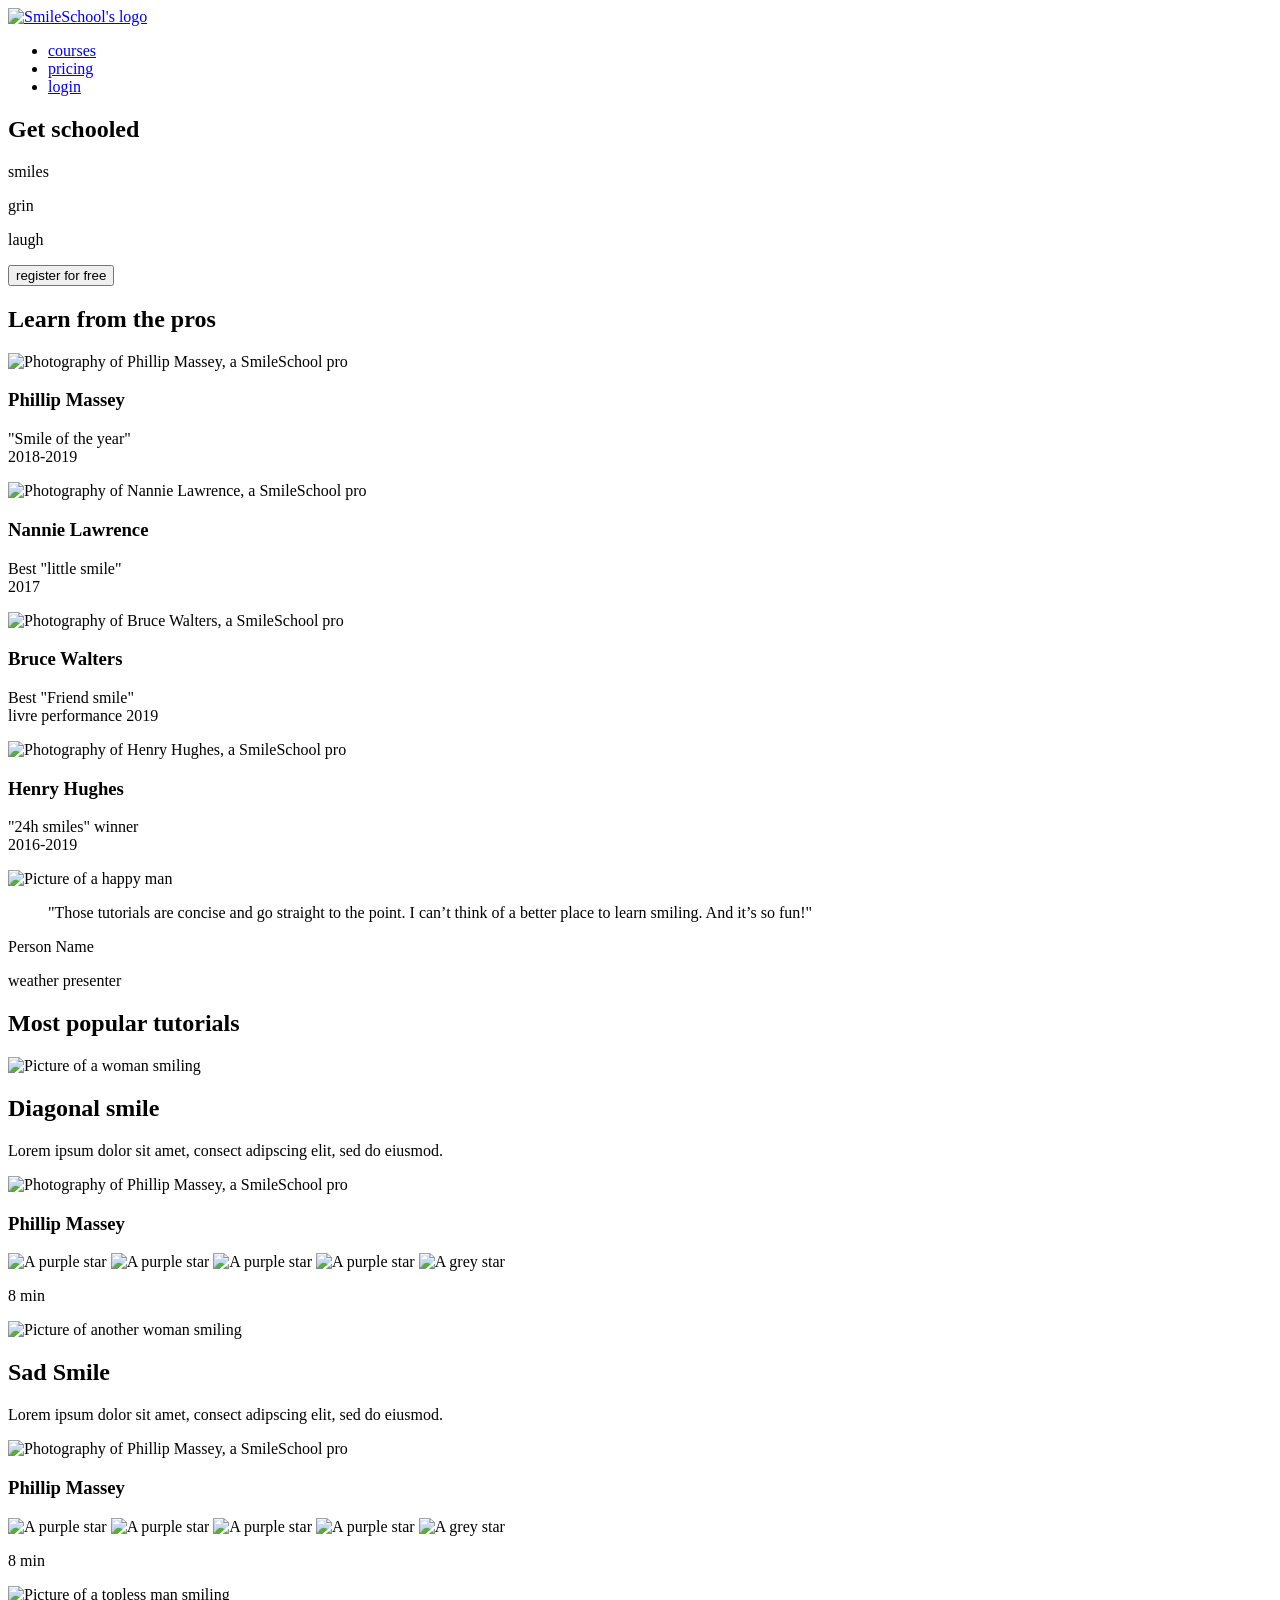
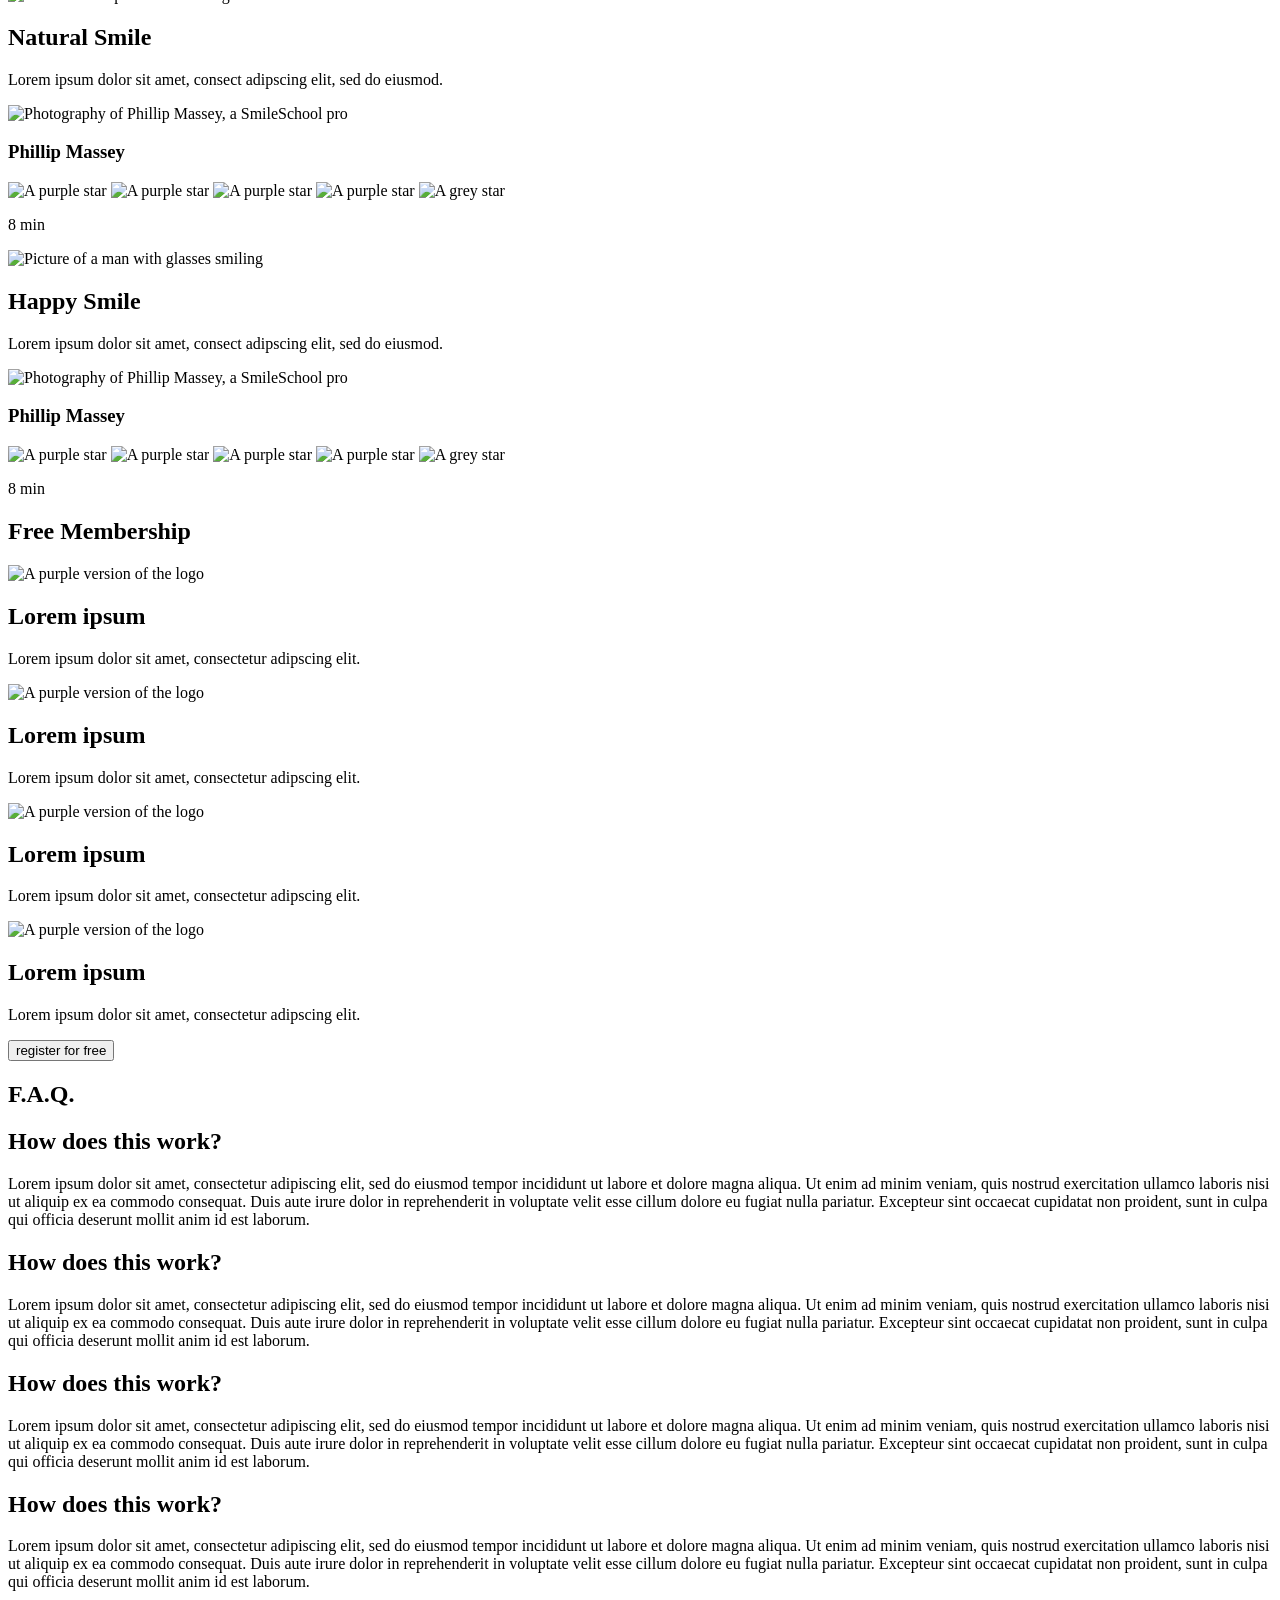
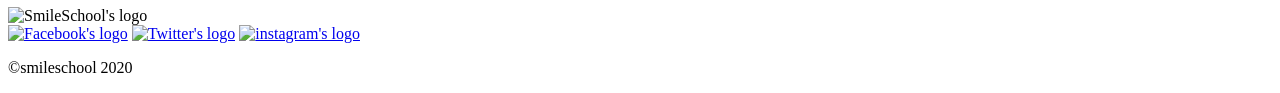
==== css_advanced/index.html @ 2dddda2e "Adding README.md and index.html" ====
<!DOCTYPE html>
<html>
<head>
    <meta charset="UTF-8" />
    <title>title</title>
</head>
<body>
    <header>
        <div>
            <a href="#">
                <img src="resources/logo.png" alt="SmileSchool's logo">
            </a>
        </div>
        <nav>
            <ul>        
                <li><a href="#">courses</a></li>
                <li><a href="#">pricing</a></li>
                <li><a href="#">login</a></li>
            </ul>
        </nav>
    </header>
    <main>
        <section>
            <div>
                <h1>Get schooled</h1>
                <p>smiles</p>
                <p>grin</p>
                <p>laugh</p>
                <button>register for free</button>
            </div>
            <div>
                <h2>Learn from the pros</h2>
                <div>
                    <img src="resources/pro1.png" alt="Photography of Phillip Massey, a SmileSchool pro">
                    <h3>Phillip Massey</h3>
                    <p>"Smile of the year" <br>
                    2018-2019</p>
                </div>
                <div>
                    <img src="resources/pro2.png" alt="Photography of Nannie Lawrence, a SmileSchool pro">
                    <h3>Nannie Lawrence</h3>
                    <p>Best "little smile" <br>
                    2017</p>
                </div>
                <div>
                    <img src="resources/pro3.png" alt="Photography of Bruce Walters, a SmileSchool pro">
                    <h3>Bruce Walters</h3>
                    <p>Best "Friend smile" <br>
                    livre performance 2019</p>
                </div>
                <div>
                    <img src="resources/pro4.png" alt="Photography of Henry Hughes, a SmileSchool pro">
                    <h3>Henry Hughes</h3>
                    <p>"24h smiles" winner <br>
                    2016-2019</p>
                </div>
            </div>
        </section>
        <section>
            <div>
                <img src="resources/testimonial.png" alt="Picture of a happy man">
            </div>
            <div>
                <blockquote>"Those tutorials are concise and go straight to the point. I can’t think of a better place to learn smiling. And it’s so fun!"</blockquote>
                <p>Person Name</p>
                <p>weather presenter</p>
            </div>
        </section>
        <section>
            <h1>Most popular tutorials</h1>
            <div>
                <div>
                    <img src="resources/player1.png" alt="Picture of a woman smiling">
                    <h2>Diagonal smile</h2>
                    <p>Lorem ipsum dolor sit amet, consect adipscing elit, sed do eiusmod.</p>
                    <div>
                        <img src="resources/pro1.png" alt="Photography of Phillip Massey, a SmileSchool pro">
                        <h3>Phillip Massey</h3>
                    </div>
                    <div>
                        <div>
                            <img src="resources/purple_star.png" alt="A purple star">
                            <img src="resources/purple_star.png" alt="A purple star">
                            <img src="resources/purple_star.png" alt="A purple star">
                            <img src="resources/purple_star.png" alt="A purple star">
                            <img src="resources/grey_star.png" alt="A grey star">
                        </div>
                        <p>8 min</p>
                    </div>
                </div>
                <div>
                    <img src="resources/player2.png" alt="Picture of another woman smiling">
                    <h2>Sad Smile</h2>
                    <p>Lorem ipsum dolor sit amet, consect adipscing elit, sed do eiusmod.</p>
                    <div>
                        <img src="resources/pro1.png" alt="Photography of Phillip Massey, a SmileSchool pro">
                        <h3>Phillip Massey</h3>
                    </div>
                    <div>
                        <div>
                            <img src="resources/purple_star.png" alt="A purple star">
                            <img src="resources/purple_star.png" alt="A purple star">
                            <img src="resources/purple_star.png" alt="A purple star">
                            <img src="resources/purple_star.png" alt="A purple star">
                            <img src="resources/grey_star.png" alt="A grey star">
                        </div>
                        <p>8 min</p>
                    </div>
                </div>
                <div>
                    <img src="resources/player3.png" alt="Picture of a topless man smiling">
                    <h2>Natural Smile</h2>
                    <p>Lorem ipsum dolor sit amet, consect adipscing elit, sed do eiusmod.</p>
                    <div>
                        <img src="resources/pro1.png" alt="Photography of Phillip Massey, a SmileSchool pro">
                        <h3>Phillip Massey</h3>
                    </div>
                    <div>
                        <div>
                            <img src="resources/purple_star.png" alt="A purple star">
                            <img src="resources/purple_star.png" alt="A purple star">
                            <img src="resources/purple_star.png" alt="A purple star">
                            <img src="resources/purple_star.png" alt="A purple star">
                            <img src="resources/grey_star.png" alt="A grey star">
                        </div>
                        <p>8 min</p>
                    </div>
                </div>
                <div>
                    <img src="resources/player4.png" alt="Picture of a man with glasses smiling">
                    <h2>Happy Smile</h2>
                    <p>Lorem ipsum dolor sit amet, consect adipscing elit, sed do eiusmod.</p>
                    <div>
                        <img src="resources/pro1.png" alt="Photography of Phillip Massey, a SmileSchool pro">
                        <h3>Phillip Massey</h3>
                    </div>
                    <div>
                        <div>
                            <img src="resources/purple_star.png" alt="A purple star">
                            <img src="resources/purple_star.png" alt="A purple star">
                            <img src="resources/purple_star.png" alt="A purple star">
                            <img src="resources/purple_star.png" alt="A purple star">
                            <img src="resources/grey_star.png" alt="A grey star">
                        </div>
                        <p>8 min</p>
                    </div>
                </div>
            </div>
        </section>
        <section>
            <h1>Free Membership</h1>
            <div>
                <div>
                    <img src="resources/smile_purple.png" alt="A purple version of the logo">
                    <h2>Lorem ipsum</h2>
                    <p>Lorem ipsum dolor sit amet, consectetur adipscing elit.</p>
                </div>
                <div>
                    <img src="resources/smile_purple.png" alt="A purple version of the logo">
                    <h2>Lorem ipsum</h2>
                    <p>Lorem ipsum dolor sit amet, consectetur adipscing elit.</p>
                </div>
                <div>
                    <img src="resources/smile_purple.png" alt="A purple version of the logo">
                    <h2>Lorem ipsum</h2>
                    <p>Lorem ipsum dolor sit amet, consectetur adipscing elit.</p>
                </div>
                <div>
                    <img src="resources/smile_purple.png" alt="A purple version of the logo">
                    <h2>Lorem ipsum</h2>
                    <p>Lorem ipsum dolor sit amet, consectetur adipscing elit.</p>
                </div>
            </div>
            <button>register for free</button>
        </section>
        <section>
            <h1>F.A.Q.</h1>
            <div>
                <div>
                    <div>
                        <h1>
                            <h2>How does this work?</h2>
                            <p>Lorem ipsum dolor sit amet, consectetur adipiscing elit, sed do eiusmod tempor incididunt ut labore et dolore magna aliqua. Ut enim ad minim veniam, quis nostrud exercitation ullamco laboris nisi ut aliquip ex ea commodo consequat. Duis aute irure dolor in reprehenderit in voluptate velit esse cillum dolore eu fugiat nulla pariatur. Excepteur sint occaecat cupidatat non proident, sunt in culpa qui officia deserunt mollit anim id est laborum.</p>
                        </h1>
                    </div>
                    <div>
                        <h1>
                            <h2>How does this work?</h2>
                            <p>Lorem ipsum dolor sit amet, consectetur adipiscing elit, sed do eiusmod tempor incididunt ut labore et dolore magna aliqua. Ut enim ad minim veniam, quis nostrud exercitation ullamco laboris nisi ut aliquip ex ea commodo consequat. Duis aute irure dolor in reprehenderit in voluptate velit esse cillum dolore eu fugiat nulla pariatur. Excepteur sint occaecat cupidatat non proident, sunt in culpa qui officia deserunt mollit anim id est laborum.</p>
                        </h1>
                    </div>
                </div>
                <div>
                    <div>
                        <h1>
                            <h2>How does this work?</h2>
                            <p>Lorem ipsum dolor sit amet, consectetur adipiscing elit, sed do eiusmod tempor incididunt ut labore et dolore magna aliqua. Ut enim ad minim veniam, quis nostrud exercitation ullamco laboris nisi ut aliquip ex ea commodo consequat. Duis aute irure dolor in reprehenderit in voluptate velit esse cillum dolore eu fugiat nulla pariatur. Excepteur sint occaecat cupidatat non proident, sunt in culpa qui officia deserunt mollit anim id est laborum.</p>
                        </h1>
                    </div>
                    <div>
                        <h1>
                            <h2>How does this work?</h2>
                            <p>Lorem ipsum dolor sit amet, consectetur adipiscing elit, sed do eiusmod tempor incididunt ut labore et dolore magna aliqua. Ut enim ad minim veniam, quis nostrud exercitation ullamco laboris nisi ut aliquip ex ea commodo consequat. Duis aute irure dolor in reprehenderit in voluptate velit esse cillum dolore eu fugiat nulla pariatur. Excepteur sint occaecat cupidatat non proident, sunt in culpa qui officia deserunt mollit anim id est laborum.</p>
                        </h1>
                    </div>
                </div>
            </div>
        </section>
    </main>
    <footer>
        <div>
            <div>
                <div>
                    <img src="resources/logo.png" alt="SmileSchool's logo">
                </div>
                <div>
                    <a href="#"><img src="resources/facebook.png" alt="Facebook's logo"></a>
                    <a href="#"><img src="resources/twitter.png" alt="Twitter's logo"></a>
                    <a href="#"><img src="resources/instagram.png" alt="instagram's logo"></a>
                </div>
            </div>
            <p>©smileschool 2020</p>
        </div>
    </footer>
</body>
</html>
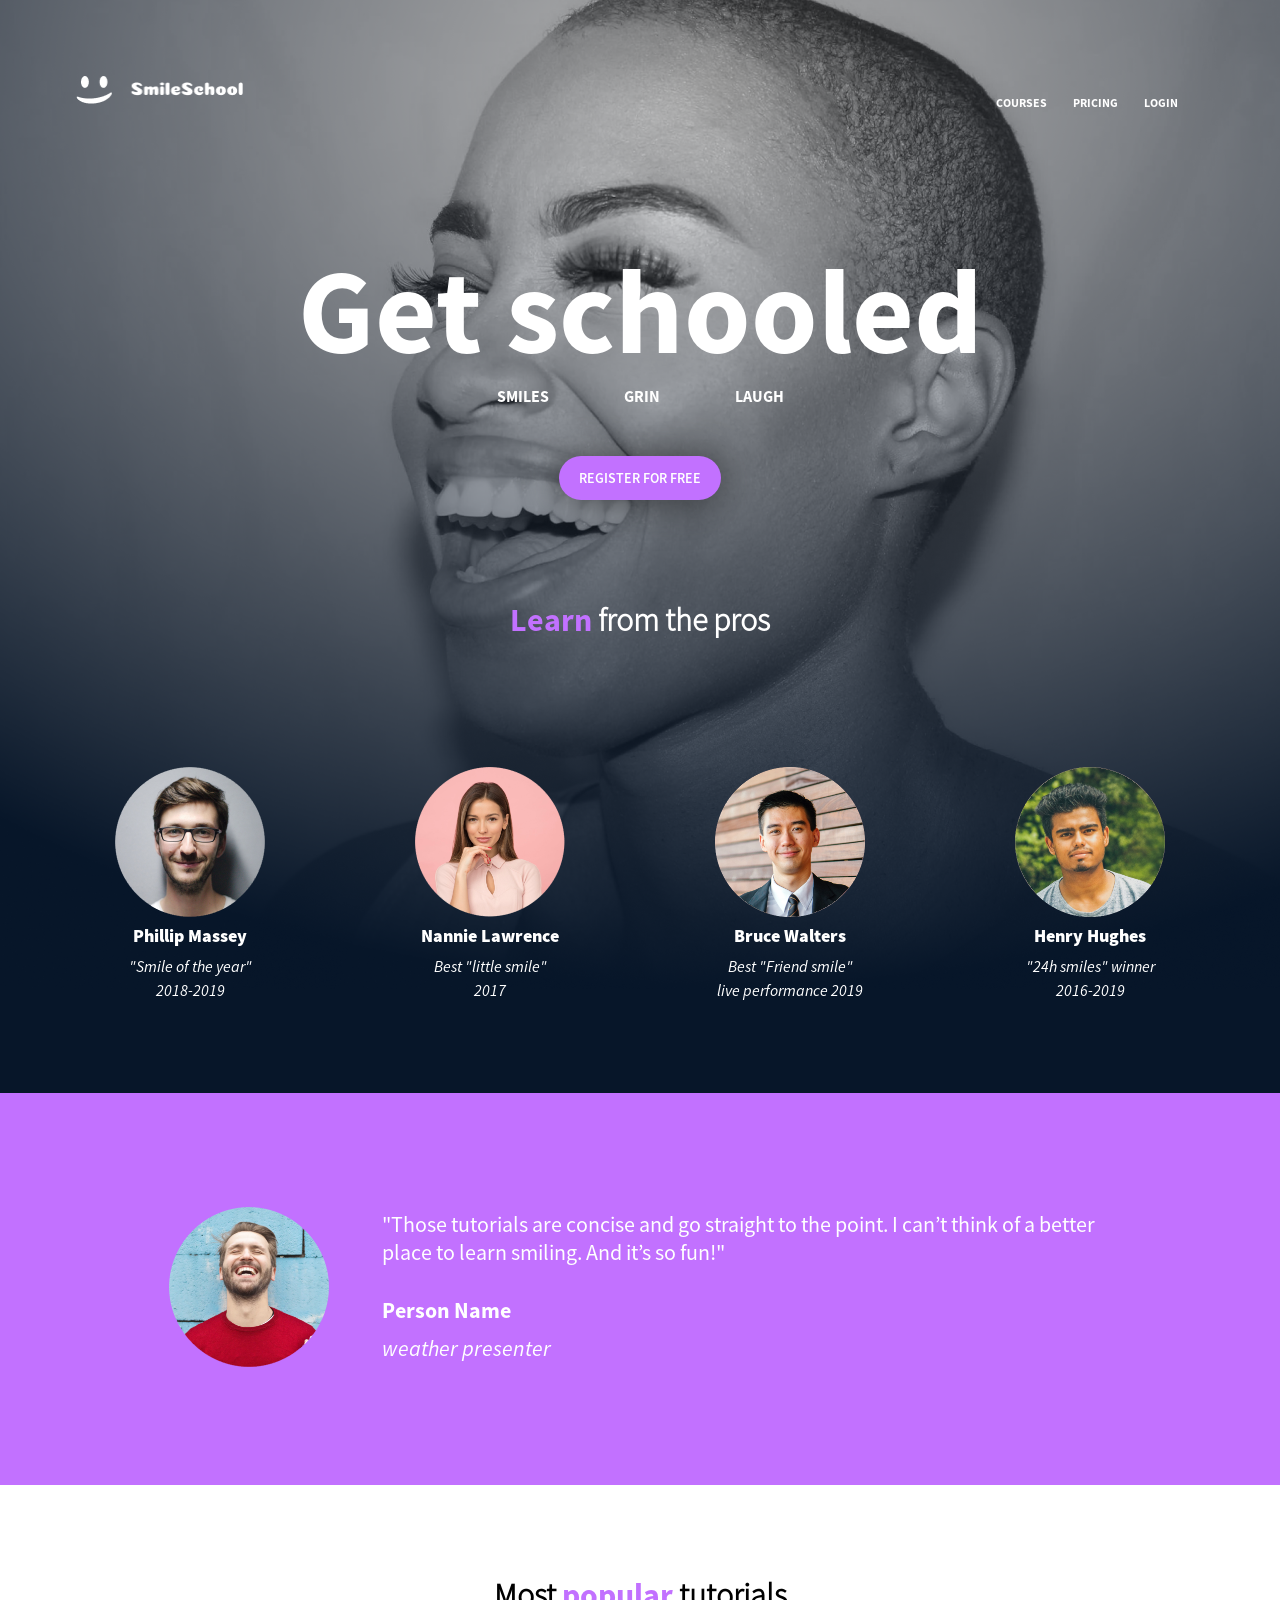
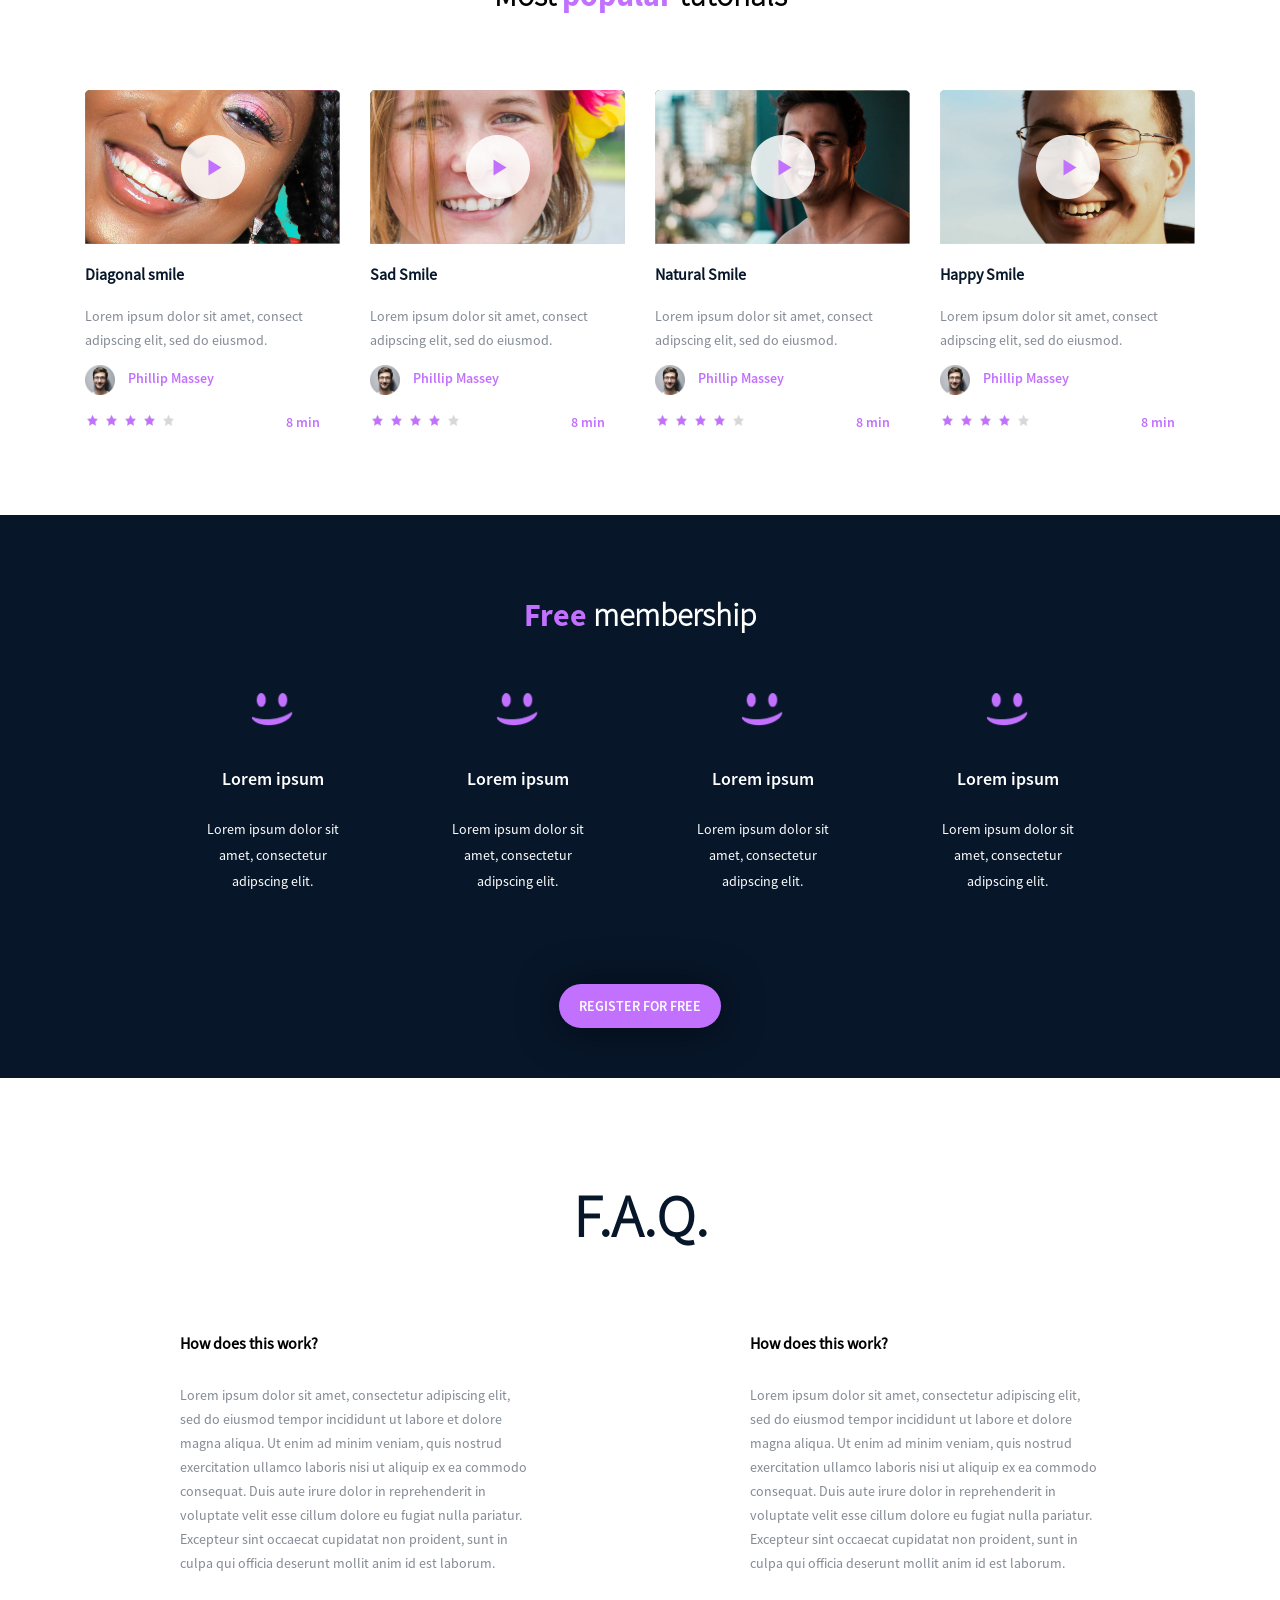
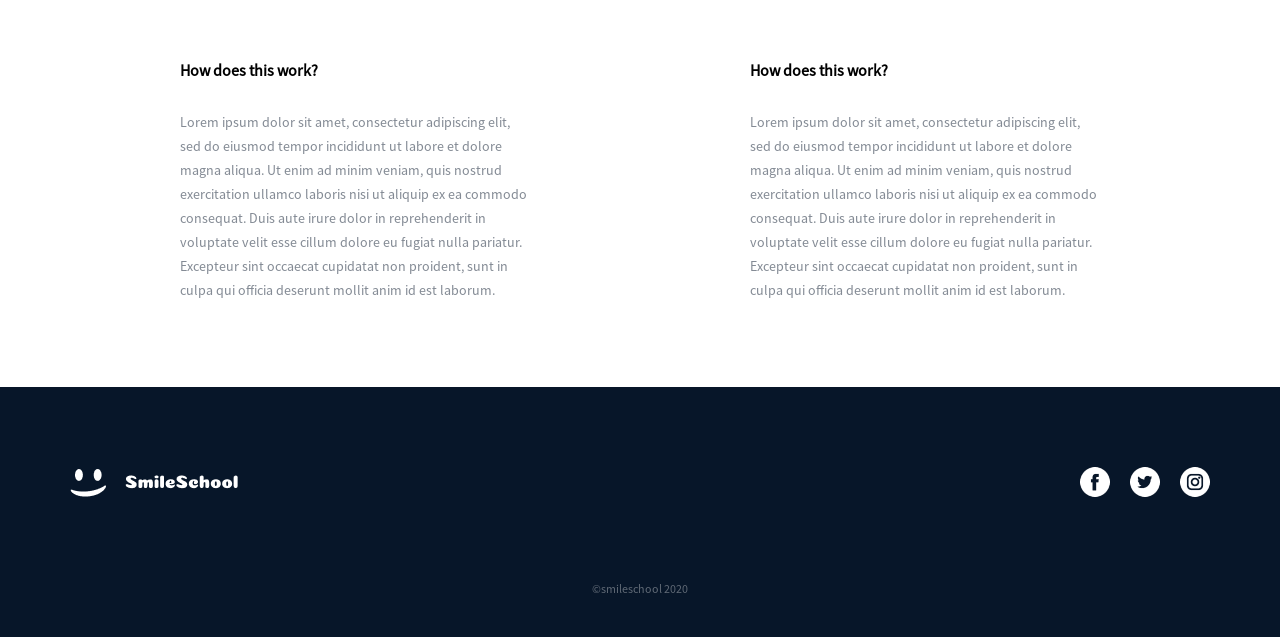
==== commit 3d64a952: "Added styles.css, self-review needed" ====
--- a/css_advanced/index.html
+++ b/css_advanced/index.html
@@ -3,217 +3,221 @@
 <head>
     <meta charset="UTF-8" />
     <title>title</title>
+    <link rel="stylesheet" href="styles.css">
 </head>
 <body>
-    <header>
-        <div>
-            <a href="#">
-                <img src="resources/logo.png" alt="SmileSchool's logo">
-            </a>
-        </div>
-        <nav>
-            <ul>        
-                <li><a href="#">courses</a></li>
-                <li><a href="#">pricing</a></li>
-                <li><a href="#">login</a></li>
-            </ul>
-        </nav>
-    </header>
-    <main>
-        <section>
-            <div>
-                <h1>Get schooled</h1>
-                <p>smiles</p>
-                <p>grin</p>
-                <p>laugh</p>
-                <button>register for free</button>
-            </div>
-            <div>
-                <h2>Learn from the pros</h2>
-                <div>
-                    <img src="resources/pro1.png" alt="Photography of Phillip Massey, a SmileSchool pro">
-                    <h3>Phillip Massey</h3>
-                    <p>"Smile of the year" <br>
-                    2018-2019</p>
-                </div>
-                <div>
-                    <img src="resources/pro2.png" alt="Photography of Nannie Lawrence, a SmileSchool pro">
-                    <h3>Nannie Lawrence</h3>
-                    <p>Best "little smile" <br>
-                    2017</p>
-                </div>
-                <div>
-                    <img src="resources/pro3.png" alt="Photography of Bruce Walters, a SmileSchool pro">
-                    <h3>Bruce Walters</h3>
-                    <p>Best "Friend smile" <br>
-                    livre performance 2019</p>
-                </div>
-                <div>
-                    <img src="resources/pro4.png" alt="Photography of Henry Hughes, a SmileSchool pro">
-                    <h3>Henry Hughes</h3>
-                    <p>"24h smiles" winner <br>
-                    2016-2019</p>
-                </div>
-            </div>
-        </section>
-        <section>
-            <div>
+    <div class="Top-background">
+        <header>
+            <div class="logo-navbar">
+                <a href="#">
+                    <img src="resources/logo.png" alt="SmileSchool's logo">
+                </a>
+            </div>
+            <nav>
+                <ul>
+                    <li><a href="#">COURSES</a></li>
+                    <li><a href="#">PRICING</a></li>
+                    <li><a href="#">LOGIN</a></li>
+                </ul>
+            </nav>
+        </header>
+        <main>
+            <section class="Hero_section">
+                <div class="CTA">
+                    <h1>Get schooled</h1>
+                    <div class="CTA_p">
+                        <p>SMILES</p>
+                        <p>GRIN</p>
+                        <p>LAUGH</p>
+                    </div>
+                    <button>REGISTER FOR FREE</button>
+                </div>
+                <div class="Hero_pro_container">
+                    <h2><span>Learn</span> from the pros</h2>
+                    <div class="Hero_pro_cards_container">
+                        <div class="Hero_pro_card">
+                            <img src="resources/pro1.png" alt="Photography of Phillip Massey, a SmileSchool pro">
+                            <h3>Phillip Massey</h3>
+                            <p>"Smile of the year" <br>
+                            2018-2019</p>
+                        </div>
+                        <div class="Hero_pro_card">
+                            <img src="resources/pro2.png" alt="Photography of Nannie Lawrence, a SmileSchool pro">
+                            <h3>Nannie Lawrence</h3>
+                            <p>Best "little smile" <br>
+                            2017</p>
+                        </div>
+                        <div class="Hero_pro_card">
+                            <img src="resources/pro3.png" alt="Photography of Bruce Walters, a SmileSchool pro">
+                            <h3>Bruce Walters</h3>
+                            <p>Best "Friend smile" <br>
+                            live performance 2019</p>
+                        </div>
+                        <div class="Hero_pro_card">
+                            <img src="resources/pro4.png" alt="Photography of Henry Hughes, a SmileSchool pro">
+                            <h3>Henry Hughes</h3>
+                            <p>"24h smiles" winner <br>
+                            2016-2019</p>
+                        </div>
+                    </div>
+                </div>
+            </section>
+    </div>
+        <section class="testimonial_section">
+            <div class="testimonial_section_img_container">
                 <img src="resources/testimonial.png" alt="Picture of a happy man">
             </div>
-            <div>
+            <div class="testimonial_section_quote_container">
                 <blockquote>"Those tutorials are concise and go straight to the point. I can’t think of a better place to learn smiling. And it’s so fun!"</blockquote>
-                <p>Person Name</p>
-                <p>weather presenter</p>
-            </div>
-        </section>
-        <section>
-            <h1>Most popular tutorials</h1>
-            <div>
-                <div>
-                    <img src="resources/player1.png" alt="Picture of a woman smiling">
+                <p class="testimonial_section_quote_name">Person Name</p>
+                <p class="testimonial_section_quote_profession">weather presenter</p>
+            </div>
+        </section>
+
+        <section class="tutorial_section">
+            <h1>Most <span>popular</span> tutorials</h1>
+            <div class="tutorial_section_video_container">
+                <div class="tutorial_section_video_card">
+                    <img class="tutorial_section_video_card_img" src="resources/player1.png" alt="Picture of a woman smiling">
                     <h2>Diagonal smile</h2>
                     <p>Lorem ipsum dolor sit amet, consect adipscing elit, sed do eiusmod.</p>
-                    <div>
-                        <img src="resources/pro1.png" alt="Photography of Phillip Massey, a SmileSchool pro">
-                        <h3>Phillip Massey</h3>
-                    </div>
-                    <div>
-                        <div>
-                            <img src="resources/purple_star.png" alt="A purple star">
-                            <img src="resources/purple_star.png" alt="A purple star">
-                            <img src="resources/purple_star.png" alt="A purple star">
-                            <img src="resources/purple_star.png" alt="A purple star">
-                            <img src="resources/grey_star.png" alt="A grey star">
-                        </div>
-                        <p>8 min</p>
-                    </div>
-                </div>
-                <div>
-                    <img src="resources/player2.png" alt="Picture of another woman smiling">
+                    <div class="tutorial_section_video_card_author_container">
+                        <img src="resources/pro1.png" alt="Photography of Phillip Massey, a SmileSchool pro">
+                        <h3>Phillip Massey</h3>
+                    </div>
+                    <div class="tutorial_section_rating_container">
+                        <div>
+                            <img src="resources/purple_star.png" alt="A purple star">
+                            <img src="resources/purple_star.png" alt="A purple star">
+                            <img src="resources/purple_star.png" alt="A purple star">
+                            <img src="resources/purple_star.png" alt="A purple star">
+                            <img src="resources/grey_star.png" alt="A grey star">
+                        </div>
+                        <p>8 min</p>
+                    </div>
+                </div>
+                <div class="tutorial_section_video_card">
+                    <img class="tutorial_section_video_card_img" src="resources/player2.png" alt="Picture of another woman smiling">
                     <h2>Sad Smile</h2>
                     <p>Lorem ipsum dolor sit amet, consect adipscing elit, sed do eiusmod.</p>
-                    <div>
-                        <img src="resources/pro1.png" alt="Photography of Phillip Massey, a SmileSchool pro">
-                        <h3>Phillip Massey</h3>
-                    </div>
-                    <div>
-                        <div>
-                            <img src="resources/purple_star.png" alt="A purple star">
-                            <img src="resources/purple_star.png" alt="A purple star">
-                            <img src="resources/purple_star.png" alt="A purple star">
-                            <img src="resources/purple_star.png" alt="A purple star">
-                            <img src="resources/grey_star.png" alt="A grey star">
-                        </div>
-                        <p>8 min</p>
-                    </div>
-                </div>
-                <div>
-                    <img src="resources/player3.png" alt="Picture of a topless man smiling">
+                    <div class="tutorial_section_video_card_author_container">
+                        <img src="resources/pro1.png" alt="Photography of Phillip Massey, a SmileSchool pro">
+                        <h3>Phillip Massey</h3>
+                    </div>
+                    <div class="tutorial_section_rating_container">
+                        <div>
+                            <img src="resources/purple_star.png" alt="A purple star">
+                            <img src="resources/purple_star.png" alt="A purple star">
+                            <img src="resources/purple_star.png" alt="A purple star">
+                            <img src="resources/purple_star.png" alt="A purple star">
+                            <img src="resources/grey_star.png" alt="A grey star">
+                        </div>
+                        <p>8 min</p>
+                    </div>
+                </div>
+                <div class="tutorial_section_video_card">
+                    <img class="tutorial_section_video_card_img" src="resources/player3.png" alt="Picture of a topless man smiling">
                     <h2>Natural Smile</h2>
                     <p>Lorem ipsum dolor sit amet, consect adipscing elit, sed do eiusmod.</p>
-                    <div>
-                        <img src="resources/pro1.png" alt="Photography of Phillip Massey, a SmileSchool pro">
-                        <h3>Phillip Massey</h3>
-                    </div>
-                    <div>
-                        <div>
-                            <img src="resources/purple_star.png" alt="A purple star">
-                            <img src="resources/purple_star.png" alt="A purple star">
-                            <img src="resources/purple_star.png" alt="A purple star">
-                            <img src="resources/purple_star.png" alt="A purple star">
-                            <img src="resources/grey_star.png" alt="A grey star">
-                        </div>
-                        <p>8 min</p>
-                    </div>
-                </div>
-                <div>
-                    <img src="resources/player4.png" alt="Picture of a man with glasses smiling">
+                    <div class="tutorial_section_video_card_author_container">
+                        <img src="resources/pro1.png" alt="Photography of Phillip Massey, a SmileSchool pro">
+                        <h3>Phillip Massey</h3>
+                    </div>
+                    <div class="tutorial_section_rating_container">
+                        <div>
+                            <img src="resources/purple_star.png" alt="A purple star">
+                            <img src="resources/purple_star.png" alt="A purple star">
+                            <img src="resources/purple_star.png" alt="A purple star">
+                            <img src="resources/purple_star.png" alt="A purple star">
+                            <img src="resources/grey_star.png" alt="A grey star">
+                        </div>
+                        <p>8 min</p>
+                    </div>
+                </div>
+                <div class="tutorial_section_video_card">
+                    <img class="tutorial_section_video_card_img" src="resources/player4.png" alt="Picture of a man with glasses smiling">
                     <h2>Happy Smile</h2>
                     <p>Lorem ipsum dolor sit amet, consect adipscing elit, sed do eiusmod.</p>
-                    <div>
-                        <img src="resources/pro1.png" alt="Photography of Phillip Massey, a SmileSchool pro">
-                        <h3>Phillip Massey</h3>
-                    </div>
-                    <div>
-                        <div>
-                            <img src="resources/purple_star.png" alt="A purple star">
-                            <img src="resources/purple_star.png" alt="A purple star">
-                            <img src="resources/purple_star.png" alt="A purple star">
-                            <img src="resources/purple_star.png" alt="A purple star">
-                            <img src="resources/grey_star.png" alt="A grey star">
-                        </div>
-                        <p>8 min</p>
-                    </div>
-                </div>
-            </div>
-        </section>
-        <section>
-            <h1>Free Membership</h1>
-            <div>
-                <div>
-                    <img src="resources/smile_purple.png" alt="A purple version of the logo">
-                    <h2>Lorem ipsum</h2>
-                    <p>Lorem ipsum dolor sit amet, consectetur adipscing elit.</p>
-                </div>
-                <div>
-                    <img src="resources/smile_purple.png" alt="A purple version of the logo">
-                    <h2>Lorem ipsum</h2>
-                    <p>Lorem ipsum dolor sit amet, consectetur adipscing elit.</p>
-                </div>
-                <div>
-                    <img src="resources/smile_purple.png" alt="A purple version of the logo">
-                    <h2>Lorem ipsum</h2>
-                    <p>Lorem ipsum dolor sit amet, consectetur adipscing elit.</p>
-                </div>
-                <div>
-                    <img src="resources/smile_purple.png" alt="A purple version of the logo">
-                    <h2>Lorem ipsum</h2>
-                    <p>Lorem ipsum dolor sit amet, consectetur adipscing elit.</p>
-                </div>
-            </div>
-            <button>register for free</button>
-        </section>
-        <section>
+                    <div class="tutorial_section_video_card_author_container">
+                        <img src="resources/pro1.png" alt="Photography of Phillip Massey, a SmileSchool pro">
+                        <h3>Phillip Massey</h3>
+                    </div>
+                    <div class="tutorial_section_rating_container">
+                        <div>
+                            <img src="resources/purple_star.png" alt="A purple star">
+                            <img src="resources/purple_star.png" alt="A purple star">
+                            <img src="resources/purple_star.png" alt="A purple star">
+                            <img src="resources/purple_star.png" alt="A purple star">
+                            <img src="resources/grey_star.png" alt="A grey star">
+                        </div>
+                        <p>8 min</p>
+                    </div>
+                </div>
+            </div>
+        </section>
+
+        <section class="membership_section">
+            <h1><span>Free</span> membership</h1>
+            <div class="membership_section_content_container">
+                <div class="membership_section_content">
+                    <img src="resources/smile_purple.png" alt="A purple version of the logo">
+                    <h2>Lorem ipsum</h2>
+                    <p>Lorem ipsum dolor sit amet, consectetur adipscing elit.</p>
+                </div>
+                <div class="membership_section_content">
+                    <img src="resources/smile_purple.png" alt="A purple version of the logo">
+                    <h2>Lorem ipsum</h2>
+                    <p>Lorem ipsum dolor sit amet, consectetur adipscing elit.</p>
+                </div>
+                <div class="membership_section_content">
+                    <img src="resources/smile_purple.png" alt="A purple version of the logo">
+                    <h2>Lorem ipsum</h2>
+                    <p>Lorem ipsum dolor sit amet, consectetur adipscing elit.</p>
+                </div>
+                <div class="membership_section_content">
+                    <img src="resources/smile_purple.png" alt="A purple version of the logo">
+                    <h2>Lorem ipsum</h2>
+                    <p>Lorem ipsum dolor sit amet, consectetur adipscing elit.</p>
+                </div>
+            </div>
+            <button>REGISTER FOR FREE</button>
+        </section>
+
+        <section class="FAQ_section">
             <h1>F.A.Q.</h1>
             <div>
-                <div>
-                    <div>
-                        <h1>
-                            <h2>How does this work?</h2>
-                            <p>Lorem ipsum dolor sit amet, consectetur adipiscing elit, sed do eiusmod tempor incididunt ut labore et dolore magna aliqua. Ut enim ad minim veniam, quis nostrud exercitation ullamco laboris nisi ut aliquip ex ea commodo consequat. Duis aute irure dolor in reprehenderit in voluptate velit esse cillum dolore eu fugiat nulla pariatur. Excepteur sint occaecat cupidatat non proident, sunt in culpa qui officia deserunt mollit anim id est laborum.</p>
-                        </h1>
-                    </div>
-                    <div>
-                        <h1>
-                            <h2>How does this work?</h2>
-                            <p>Lorem ipsum dolor sit amet, consectetur adipiscing elit, sed do eiusmod tempor incididunt ut labore et dolore magna aliqua. Ut enim ad minim veniam, quis nostrud exercitation ullamco laboris nisi ut aliquip ex ea commodo consequat. Duis aute irure dolor in reprehenderit in voluptate velit esse cillum dolore eu fugiat nulla pariatur. Excepteur sint occaecat cupidatat non proident, sunt in culpa qui officia deserunt mollit anim id est laborum.</p>
-                        </h1>
-                    </div>
-                </div>
-                <div>
-                    <div>
-                        <h1>
-                            <h2>How does this work?</h2>
-                            <p>Lorem ipsum dolor sit amet, consectetur adipiscing elit, sed do eiusmod tempor incididunt ut labore et dolore magna aliqua. Ut enim ad minim veniam, quis nostrud exercitation ullamco laboris nisi ut aliquip ex ea commodo consequat. Duis aute irure dolor in reprehenderit in voluptate velit esse cillum dolore eu fugiat nulla pariatur. Excepteur sint occaecat cupidatat non proident, sunt in culpa qui officia deserunt mollit anim id est laborum.</p>
-                        </h1>
-                    </div>
-                    <div>
-                        <h1>
-                            <h2>How does this work?</h2>
-                            <p>Lorem ipsum dolor sit amet, consectetur adipiscing elit, sed do eiusmod tempor incididunt ut labore et dolore magna aliqua. Ut enim ad minim veniam, quis nostrud exercitation ullamco laboris nisi ut aliquip ex ea commodo consequat. Duis aute irure dolor in reprehenderit in voluptate velit esse cillum dolore eu fugiat nulla pariatur. Excepteur sint occaecat cupidatat non proident, sunt in culpa qui officia deserunt mollit anim id est laborum.</p>
-                        </h1>
-                    </div>
-                </div>
-            </div>
-        </section>
+                <div class="FAQ_section_container">
+                    <div class="FAQ_section_textblock">
+                        <h2>How does this work?</h2>
+                        <p>Lorem ipsum dolor sit amet, consectetur adipiscing elit, sed do eiusmod tempor incididunt ut labore et dolore magna aliqua. Ut enim ad minim veniam, quis nostrud exercitation ullamco laboris nisi ut aliquip ex ea commodo consequat. Duis aute irure dolor in reprehenderit in voluptate velit esse cillum dolore eu fugiat nulla pariatur. Excepteur sint occaecat cupidatat non proident, sunt in culpa qui officia deserunt mollit anim id est laborum.</p>
+                    </div>
+                    <div class="FAQ_section_textblock">
+                        <h2>How does this work?</h2>
+                        <p>Lorem ipsum dolor sit amet, consectetur adipiscing elit, sed do eiusmod tempor incididunt ut labore et dolore magna aliqua. Ut enim ad minim veniam, quis nostrud exercitation ullamco laboris nisi ut aliquip ex ea commodo consequat. Duis aute irure dolor in reprehenderit in voluptate velit esse cillum dolore eu fugiat nulla pariatur. Excepteur sint occaecat cupidatat non proident, sunt in culpa qui officia deserunt mollit anim id est laborum.</p>
+                    </div>
+                </div>
+                <div class="FAQ_section_container">
+                    <div class="FAQ_section_textblock">
+                        <h2>How does this work?</h2>
+                        <p>Lorem ipsum dolor sit amet, consectetur adipiscing elit, sed do eiusmod tempor incididunt ut labore et dolore magna aliqua. Ut enim ad minim veniam, quis nostrud exercitation ullamco laboris nisi ut aliquip ex ea commodo consequat. Duis aute irure dolor in reprehenderit in voluptate velit esse cillum dolore eu fugiat nulla pariatur. Excepteur sint occaecat cupidatat non proident, sunt in culpa qui officia deserunt mollit anim id est laborum.</p>
+                    </div>
+                    <div class="FAQ_section_textblock">
+                        <h2>How does this work?</h2>
+                        <p>Lorem ipsum dolor sit amet, consectetur adipiscing elit, sed do eiusmod tempor incididunt ut labore et dolore magna aliqua. Ut enim ad minim veniam, quis nostrud exercitation ullamco laboris nisi ut aliquip ex ea commodo consequat. Duis aute irure dolor in reprehenderit in voluptate velit esse cillum dolore eu fugiat nulla pariatur. Excepteur sint occaecat cupidatat non proident, sunt in culpa qui officia deserunt mollit anim id est laborum.</p>
+                    </div>
+                </div>
+            </div>
+        </section>
+
     </main>
+
     <footer>
-        <div>
-            <div>
-                <div>
+        <div class="footer_section">
+            <div class="footer_section_images">
+                <div class="footer_section_images_logo">
                     <img src="resources/logo.png" alt="SmileSchool's logo">
                 </div>
-                <div>
+                <div class="footer_section_images_socials">
                     <a href="#"><img src="resources/facebook.png" alt="Facebook's logo"></a>
                     <a href="#"><img src="resources/twitter.png" alt="Twitter's logo"></a>
                     <a href="#"><img src="resources/instagram.png" alt="instagram's logo"></a>
--- a/css_advanced/styles.css
+++ b/css_advanced/styles.css
@@ -0,0 +1,487 @@
+@font-face {
+    font-family: 'SourceSansPro';
+    src: url('fonts/SourceSansPro-Regular.otf') format('opentype');
+}
+
+@font-face {
+    font-family: 'SourceSansPro-bold';
+    src: url('fonts/SourceSansPro-Bold.otf') format('opentype');
+}
+
+@font-face {
+    font-family: 'SourceSansPro-semibold';
+    src: url('fonts/SourceSansPro-Semibold.otf') format('opentype');
+}
+
+@font-face {
+    font-family: 'SourceSansPro-light';
+    src: url('fonts/SourceSansPro-Light.otf') format('opentype');
+}
+
+@font-face {
+    font-family: 'SourceSansPro-black';
+    src: url('fonts/SourceSansPro-Black.otf') format('opentype');
+}
+
+@font-face {
+    font-family: 'SourceSansPro-it';
+    src: url('fonts/SourceSansPro-It.otf') format('opentype');
+}
+
+* {
+    margin: 0;
+    padding: 0;
+    box-sizing: border-box;
+}
+
+.Top-background {
+    background-image: url(resources/background.png);
+    background-size: cover;
+    background-repeat: no-repeat;
+    padding: 1px;
+    width: 100%;
+    height: 1093px;
+}
+
+a {
+    text-decoration: none;
+    color: #FFFFFF;
+}
+
+header {
+    display: flex;
+    justify-content: space-between;
+    align-items: end;
+    width: 100%;
+    padding: 75px;
+}
+
+.logo-navbar img {
+    width: 167.02px;
+}
+
+nav ul {
+    display: flex;
+    justify-content: space-evenly;
+    font-family: 'SourceSansPro-bold';
+    font-size: 12px;
+    line-height: 15.08px;
+    text-align: left;
+    width: 234px;
+    height: 15px;
+    list-style-type: none;
+}
+
+.Hero_section {
+    margin-top: 50px;
+    display: flex;
+    flex-direction: column;
+    align-items: center;
+}
+
+.CTA {
+    font-family: 'SourceSansPro-bold';
+    text-align: center;
+    color: #FFFFFF;
+}
+
+.CTA h1  {
+    font-size: 120px;
+    line-height: 151px;
+    margin: 0;
+}
+
+.CTA_p {
+    font-size: 16px;
+    display: flex;
+    justify-content: center;
+    gap: 75px;
+}
+
+.CTA_p p {
+    margin: 0;
+    padding: 0;
+}
+
+.CTA button {
+    margin-top: 50px;
+    filter: drop-shadow(0px 2px 20px rgba(0, 0, 0, 0.5));
+    background: #C271FF;
+    border-radius: 22px;
+    border: none;
+    font-family: 'SourceSansPro-semibold';
+    font-size: 14px;
+    color: #FFFFFF;
+    height: 44px;
+    width: 100%;
+    max-width: 162px;
+}
+
+.Hero_pro_container {
+    display: flex;
+    flex-direction: column;
+    align-items: center;
+    margin-top: 100px;
+}
+
+.Hero_pro_container h2 {
+    font-family: 'SourceSansPro-light';
+    font-size: 32px;
+    color: #FFFFFF;
+}
+
+.Hero_pro_container span {
+    font-family: 'SourceSansPro-bold';
+    color:#C271FF;
+}
+
+.Hero_pro_cards_container {
+    display: flex;
+    margin-top: 127px;
+    gap: 150px;
+}
+
+.Hero_pro_card {
+    display: flex;
+    flex-direction: column;
+    align-items: center;
+    color: #FFFFFF;
+    text-align: center;
+}
+
+.Hero_pro_card img {
+    width: 100%;
+    max-width: 150px;
+}
+
+.Hero_pro_card h3 {
+    font-family: 'SourceSansPro-black';
+    font-size: 18px;
+    line-height: 27px;
+    margin: 5px;
+}
+
+.Hero_pro_card p {
+    font-family: 'SourceSansPro-it';
+    font-weight: 100;
+    font-size: 16px;
+    line-height: 24px;
+    height: 48px;
+}
+
+/* Testimonial section */
+.testimonial_section {
+    display: flex;
+    justify-content: center;
+    align-items: center;
+    background-color: #C271FF;
+    height: 392px;
+}
+
+.testimonial_section_img_container img {
+    width: 100%;
+    max-width: 160px;
+}
+
+.testimonial_section_quote_container {
+    display: flex;
+    flex-direction: column;
+    margin-left: 53px;
+    width: 100%;
+    max-width: 730px;
+    height: 100%;
+    max-height: 158px;
+    justify-content: left;
+}
+
+.testimonial_section_quote_container blockquote {
+    font-family: 'SourceSansPro';
+    font-size: 22px;
+    color: #FFFFFF;
+}
+
+.testimonial_section_quote_name {
+    font-family: 'SourceSansPro-bold';
+    font-size: 22px;
+    color: #FFFFFF;
+    margin-top: 30px;
+}
+
+.testimonial_section_quote_profession {
+    font-family: 'SourceSansPro-it';
+    font-size: 22px;
+    color: #FFFFFF;
+    margin-top: 10px;
+}
+
+
+/* Tutorial section */
+.tutorial_section {
+    display: flex;
+    flex-direction: column;
+    align-items: center;
+    margin: 90px 0;
+}
+
+.tutorial_section h1 {
+    font-family: 'SourceSansPro-light';
+    font-size: 32px;
+}
+
+.tutorial_section span {
+    font-family: 'SourceSansPro-bold';
+    color: #C271FF;
+}
+
+.tutorial_section_video_container {
+    display: flex;
+    gap: 30px;
+    margin-top: 75px;
+}
+
+.tutorial_section_video_card {
+    display: flex;
+    flex-direction: column;
+    width: 100%;
+    max-width: 255px;
+    height: 100%;
+    max-height: 335px;
+}
+
+.tutorial_section_video_card_img {
+    height: 100%;
+    max-height: 154px;
+    width: 100%;
+    max-width: 255px;
+}
+
+.tutorial_section_video_container h2 {
+    font-family: 'SourceSansPro';
+    font-size: 16px;
+    line-height: 20px;
+    color: #071629;
+    margin-top: 20px;
+    margin-bottom: 20px;
+}
+
+.tutorial_section_video_container p {
+    font-family: 'SourceSansPro';
+    font-size: 14px;
+    line-height: 24px;
+    color: #07162980;
+}
+
+.tutorial_section_video_card_author_container {
+    display: flex;
+    justify-content: left;
+    margin-top: 13px;
+}
+
+.tutorial_section_video_card_author_container img {
+    height: 100%;
+    max-height: 30px;
+    width: 100%;
+    max-width: 30px;
+}
+
+.tutorial_section_video_card_author_container h3 {
+    font-family: 'SourceSansPro-semibold';
+    font-size: 14px;
+    line-height: 27px;
+    color: #C271FF;
+    margin-left: 13px;
+}
+
+.tutorial_section_rating_container {
+    display: flex;
+    justify-content: space-between;
+    align-items: center;
+    margin-top: 14px;
+}
+
+.tutorial_section_rating_container img {
+    height: 100%;
+    max-height: 15px;
+    width: 100%;
+    max-width: 15px;
+}
+
+.tutorial_section_rating_container p {
+    font-family: 'SourceSansPro-semibold';
+    font-size: 14px;
+    line-height: 27px;
+    margin-right: 20px;
+    color: #C271FF;
+}
+
+/* Membership Section */
+.membership_section {
+    background-color: #071629;
+    display: flex;
+    flex-direction: column;
+    align-items: center;
+    color: #FFFFFF;
+}
+
+.membership_section h1 {
+    font-family: 'SourceSansPro-light';
+    font-size: 32px;
+    margin-top: 80px;
+
+}
+.membership_section span {
+    color: #C271FF;
+    font-family: 'SourceSansPro-bold';
+    font-size: 32px;
+
+}
+
+.membership_section_content_container {
+    display: flex;
+    gap: 100px;
+    margin: 0 200px;
+}
+
+.membership_section_content {
+    width: 100%;
+    max-width: 230px;
+    display: flex;
+    flex-direction: column;
+    justify-content: center;
+    align-items: center;
+    text-align: center;
+    color: #FFFFFF;
+    line-height: 26px;
+}
+
+.membership_section_content img {
+    width: 100%;
+    max-width: 43.67px;
+    height: 100%;
+    max-height: 35.35px;
+    margin-top: 58px;
+}
+
+.membership_section_content h2 {
+    font-family: 'SourceSansPro-semibold';
+    font-size: 18px;
+    margin-top: 38px;
+}
+
+.membership_section_content p {
+    font-family: 'SourceSansPro';
+    font-size: 14px;
+    margin-top: 24px;
+}
+
+.membership_section button {
+    filter: drop-shadow(0px 2px 20px rgba(0, 0, 0, 0.5));
+    background-color: #C271FF;
+    border-radius: 22px;
+    border: none;
+    font-family: 'SourceSansPro-semibold';
+    font-size: 14px;
+    color: #FFFFFF;
+    height: 44px;
+    width: 100%;
+    max-width: 162px;
+    margin-top: 90px;
+    margin-bottom: 50px;
+}
+
+
+/* FAQ section */
+.FAQ_section {
+    display: flex;
+    flex-direction: column;
+    align-items: center;
+    justify-content: center;
+    text-align: left;
+}
+
+.FAQ_section h1 {
+    font-family: 'SourceSansPro-light';
+    font-size: 60px;
+    line-height: 75px;
+    color: #071629;
+    margin-top: 100px;
+    margin-bottom: 10px;
+}
+
+.FAQ_section_container {
+    display: flex;
+    margin-top: 70px;
+    margin-bottom: 85px;
+    gap: 220px;
+}
+
+.FAQ_section_textblock h2 {
+    font-family: 'SourceSansPro';
+    font-size: 16px;
+    line-height: 20px;
+}
+
+.FAQ_section_textblock p {
+    font-family: 'SourceSansPro';
+    font-size: 14px;
+    line-height: 24px;
+    color: #07162980;
+    margin-top: 30px;
+}
+
+.FAQ_section_textblock {
+    width: 100%;
+    max-width: 350px;
+    height: 100%;
+    max-height: 242px;
+}
+
+
+/* Footer */
+.footer_section {
+    background-color: #071629;
+    color: #FFFFFF;
+    display: flex;
+    flex-direction: column;
+    height: 250px;
+}
+
+.footer_section p {
+    text-align: center;
+    font-family: 'SourceSansPro';
+    font-size: 12px;
+    line-height: 15px;
+    color: #FFFFFF;
+    mix-blend-mode: normal;
+    opacity: 0.35;
+    margin-top: 80px;
+}
+
+.footer_section_images {
+    display: flex;
+    flex-direction: row;
+    align-items: center;
+    justify-content: space-around;
+    gap: 700px;
+    margin-top: 80px;
+}
+
+.footer_section_images_logo {
+    width: 100%;
+    max-width: 169px;
+    height: 100%;
+    max-height: 30px;
+}
+
+.footer_section_images_socials {
+    display: flex;
+    justify-content: space-around;
+    gap: 20px;
+}
+
+.footer_section_images_socials img {
+    width: 100%;
+    max-width: 30px;
+    height: 100%;
+    max-height: 30px;
+}
